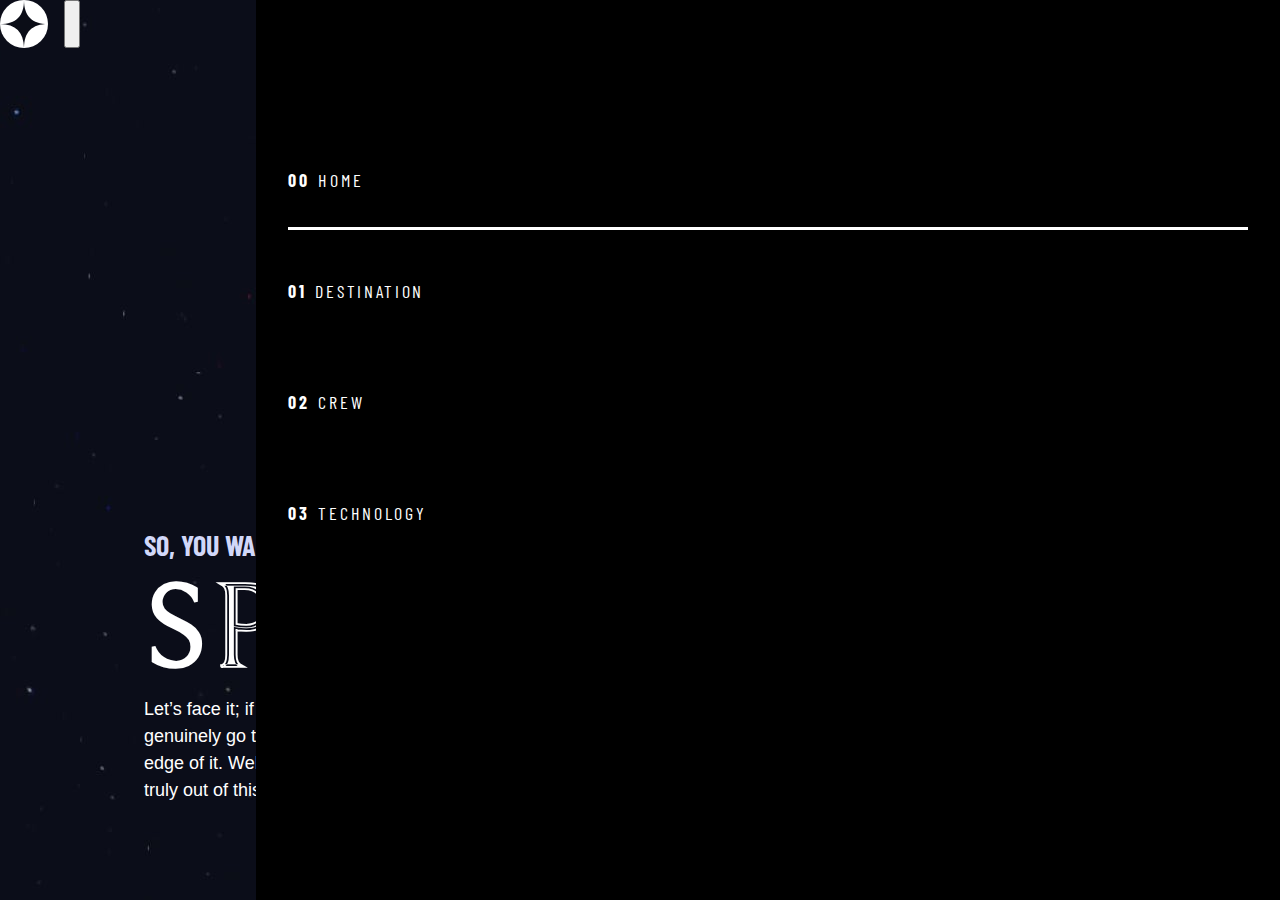
==== index.html @ a2ec77cf "button fixed" ====
<!DOCTYPE html>
<html lang="en">
  <head>
    <meta charset="UTF-8" />
    <meta name="viewport" content="width=device-width, initial-scale=1.0" />

    <link rel="icon" type="image/png" sizes="32x32" href="./assets/favicon-32x32.png" />
    <link rel="stylesheet" href="/css/style.css" />
    <title>Frontend Mentor | Space tourism website</title>
  </head>
  <body class="home">
    <header class="primary-header flex">
      <div>
        <img src="/assets/shared/logo.svg" alt="LOGO" class="logo" />
      </div>
      <button class="mobile-nav-toggle" aria-controls="primary-navigation"><span class="sr-only" aria-expanded="false">Menu</span></button>
      <nav>
        <ul id="primary-navigation"  class="primary-navigation underline-indicators flex">
          <li class="active">
            <a href="index.html" class="ff-serif-cond uppercase text-white letter-spacing-2"><span>00</span>Home</a>
          </li>
          <li>
            <a href="destination-europa.html" class="ff-serif-cond uppercase text-white letter-spacing-2"><span>01</span>Destination</a>
          </li>
          <li>
            <a href="crew-commander.html" class="ff-serif-cond uppercase text-white letter-spacing-2"><span>02</span>Crew</a>
          </li>
          <li>
            <a href="technology-spaceport.html" class="ff-serif-cond uppercase text-white letter-spacing-2"><span>03</span>Technology</a>
          </li>
        </ul>
      </nav>
    </header>
    <div class="grid-container home--grid-container">
      <div>
        <h1 class="text-middle ff-serif-cond fs-500 uppercase">So, you want to travel to <span class="d-block text-white fs-900 ff-serif letter-spacing-3"> Space</span></h1>
        <p>Let’s face it; if you want to go to space, you might as well genuinely go to outer space and not hover kind of on the edge of it. Well sit back, and relax because we’ll give you a truly out of this world experience!</p>
      </div>
      <div class="circle">
        <a href="#" class="large-button uppercase bg-white text-dark ff-serif"
          ><div class="pulser"></div>
          <div class="pulser1"></div>
          Explore</a
        >
      </div>
    </div>
  </body>
</html>
---- css/style.css ----
@import url("https://fonts.googleapis.com/css2?family=Barlow+Condensed&family=Bellefair&display=swap");
/*  ------------------------- */
/* ------BASE STYLING----- */
/*  ------------------------- */
@layer base {
  /* colors */
  :root {
    --deep-blue: 230 35% 7%;
    --light-blue: 231 77% 90%;
    --almost-white: 0 0% 100%;

    /* TYPOGRAPHY */
    /* FONT FAMILIES */
    --ff-serif: "Bellefair", serif;
    --ff-serif-normal: "Barlow", sans-serif;
    --ff-serif-cond: "Barlow Condensed", sans-serif;

    /* FONT SIZE */
    --fs-900: clamp(5rem, 8vw + 1rem, 9.375rem);
    --fs-800: 3.5rem;
    --fs-700: 1.5rem;
    --fs-600: 1rem;
    --fs-500: 1.75rem;
    --fs-400: 0.9375rem;
    --fs-300: 1rem;
    --fs-200: 0.875rem;
  }

  @media (min-width: 35rem) {
    :root {
      /* FONT SIZE  FOR TABLET SCREEN*/
      --fs-800: 5rem;
      --fs-700: 2.5rem;
      --fs-600: 1.5rem;
      --fs-400: 1rem;
    }
  }

  @media (min-width: 45rem) {
    :root {
      /* FONT SIZE  FOR LARGEST SCREEN*/
      --fs-800: 6.25rem;
      --fs-700: 3.5rem;
      --fs-600: 2rem;
      --fs-400: 1.125rem;
    }
  }
}

/*  ------------------------- */
/* -----RESETTING----- */
/*  ------------------------- */
@layer reset {
  /* https://piccalil.li/blog/a-modern-css-reset */

  *,
  *::before,
  *::after {
    box-sizing: border-box; /*box-sizing */
  }

  body,
  h1,
  h2,
  h3,
  h4,
  h5,
  p,
  figure,
  picture {
    margin: 0;
  }

  li,
  ol,
  ul {
    list-style: none;
    cursor: pointer;
  }

  a,
  button {
    text-decoration: none;
  }

  input,
  button,
  textarea,
  select {
    font: inherit;
  }

  html:focus-within {
    scroll-behavior: smooth;
  }

  body {
    font-family: var(--ff-serif-normal);
    font-size: var(--fs-400);
    line-height: 1.5;
    text-rendering: optimizeSpeed !important;
    min-height: 100vh;
    background-color: hsl(var(--deep-blue));
    color: hsl(var(--almost-white));
    display: grid;
    grid-template-rows: min-content 1fr;
  }
  img,
  picture {
    max-width: 100%;
    display: block;
  }

  @media (prefers-reduced-motion: reduce) {
    html:focus-within {
      scroll-behavior: auto !important;
    }
    *,
    *::before,
    *::after {
      animation-duration: 0.01ms !important;
      animation-iteration-count: 1 !important;
      transition-duration: 0.01ms !important;
      scroll-behavior: auto !important;
    }
  }
}

/*  ------------------------- */
/* -----utility classes----- */
/*  ------------------------- */
@layer utilities {
  /* typography */
  .ff-serif {
    font-family: var(--ff-serif);
  }
  .ff-serif-cond {
    font-family: var(--ff-serif-cond);
  }
  .ff-serif-normal {
    font-family: var(--ff-serif-normal);
  }
  .letter-spacing-3 {
    letter-spacing: 4.75px;
  }
  .letter-spacing-2 {
    letter-spacing: 2.7px;
  }
  .letter-spacing-1 {
    letter-spacing: 2.35px;
  }
  /* colors */
  .text-white {
    color: hsl(var(--almost-white));
  }
  .text-middle {
    color: hsl(var(--light-blue));
  }
  .text-dark {
    color: hsl(var(--deep-blue));
  }

  .bg-white {
    background-color: hsl(var(--almost-white));
  }
  .bg-middle {
    background-color: hsl(var(--light-blue));
  }
  .bg-dark {
    background-color: hsl(var(--deep-blue));
  }

  .uppercase {
    text-transform: uppercase;
  }

  .fs-900 {
    font-size: var(--fs-900);
  }
  .fs-800 {
    font-size: var(--fs-800);
  }
  .fs-700 {
    font-size: var(--fs-700);
  }
  .fs-600 {
    font-size: var(--fs-600);
  }
  .fs-500 {
    font-size: var(--fs-500);
  }
  .fs-400 {
    font-size: var(--fs-400);
  }
  .fs-300 {
    font-size: var(--fs-300);
  }
  .fs-200 {
    font-size: var(--fs-200);
  }

  .fs-900,
  .fs-800,
  .fs-700,
  .fs-600 {
    line-height: 1.1;
  }

  /* display-utility */

  .flex {
    display: flex;
    gap: var(--gap, 1rem);
  }
  .grid {
    display: grid;
    gap: var(--gap, 1rem);
  }

  .d-block {
    display: block;
  }

  .container {
    padding-inline: 2em;
    margin-inline: auto;
    max-width: 80rem;
  }

  .grid-container {
    /* border: 5px solid green; */
    display: grid;
    place-items: center;
    text-align: center;
    padding-inline: 1rem;
  }
  .grid-container > * {
    max-width: 50ch;
  }

  @media (min-width: 45em) {
    .grid-container {
      text-align: left;
      column-gap: var(--container-gap, 2rem);
      /* grid-template-columns: minmax(2rem, 1fr) repeat(2, minmax(0, 30rem)) minmax(2rem, 1fr); */
      grid-template-columns: minmax(2rem, 1fr) minmax(0, 30rem) minmax(0, 30rem) minmax(2rem, 1fr);
    }

    .home--grid-container {
      padding-bottom: 6rem;
      place-items: end;
    }

    .grid-container > *:first-child {
      grid-column: 2;
      /* outline: 2px solid yellow; */
    }
    .grid-container > *:last-child {
      grid-column: 3;
      /* outline: 2px solid red; */
    }
  }

  .sr-only {
    position: absolute;
    width: 1px;
    height: 1px;
    padding: 0;
    margin: -1px;
    overflow: hidden;
    clip: rect(0, 0, 0, 0);
    white-space: nowrap;
    border-width: 0;
  }

  .primary-navigation {
    position: fixed !important;
    background-color: black;
    left: 20%;
    inset: 0 0 0 20% !important;
    z-index: 5;
    /* --gap: 8rem; */
    --underline-gap: 2rem;
    padding: min(20rem, 15vh) 2rem;
    /* padding-inline: 3rem; */
    margin: 0;
    flex-direction: column;
  }

  .primary-navigation a > span {
    font-weight: 700;
    margin-right: 0.5em;
  }

  .underline-indicators > * {
    padding: var(--underline-gap, 1rem) 0;
    border-bottom: 0.2em solid hsl(var(--almost-white) / 0);
  }

  .underline-indicators > *:hover,
  .underline-indicators > *:focus {
    border-color: hsl(var(--almost-white) / 0.5);
  }

  .underline-indicators > .active,
  .underline-indicators > [aria-selected="true"] {
    color: hsl(var(--almost-white) / 1);
    border-color: hsl(var(--almost-white) / 1);
  }
}

@layer explore-button {
  .large-button {
    font-size: 2rem;
    position: relative;
    z-index: 1;
    display: inline-grid;
    place-items: center;
    padding: 0 2em;
    border-radius: 50%;
    aspect-ratio: 1;
  }
  .large-button::after {
    content: "";
    position: absolute;
    z-index: -1;
    width: 100%;
    height: 100%;
    background: hsl(var(--almost-white) / 0.1);
    border-radius: 50%;
    opacity: 0;
    transition: opacity 500ms linear, transform 750ms ease-in-out;
  }
  .pulser {
    width: 10px;
    height: 10px;
    background: hsl(var(--deep-blue));
    border-radius: 50%;
    position: absolute;
    top: 48.5%;
    left: 48%;
    /* transform: translateY(120px); */
    animation: orbit 5s linear infinite;
    z-index: 3;
  }
  .pulser1 {
    width: 10px;
    height: 10px;
    background: hsl(var(--deep-blue));
    border-radius: 50%;
    position: absolute;
    top: 48.5%;
    left: 48%;
    /* transform: translateY(120px); */
    animation: orbit1 5s linear infinite;
    z-index: 3;
  }


  @keyframes orbit {
    from {
      transform: rotate(0deg) translateX(130px);
    }
    to {
      transform: rotate(360deg) translateX(130px);
    }
  }

  @keyframes orbit1 {
    from {
      transform: rotate(0deg) translateX(130px);
    }
    to {
      transform: rotate(-360deg) translateX(130px);
    }
  }

  .large-button::before {
    content: "";
    position: absolute;
    z-index: -1;
    width: 100%;
    height: 100%;
    background: hsl(var(--almost-white) / 0.1);
    border-radius: 50%;
    opacity: 0;
    transition: opacity 500ms linear, transform 750ms ease-in-out;
    animation: pulse 1500ms cubic-bezier(0.9, 0.7, 0.5, 0.9) infinite;
  }
  @keyframes pulse {
    0% {
      opacity: 0;
    }
    50% {
      transform: scale(1.1);
      opacity: 1;
    }
  }

  .large-button:hover::after,
  .large-button:focus::after {
    opacity: 1;
    transform: scale(1.5);
    animation: none;
  }
}

@layer background {
  body {
    background-size: cover;
    background-position: bottom center;
    background-repeat: no-repeat;
  }

  .home {
    background-image: url(/assets/home/background-home-mobile.jpg);
  }

  @media (min-width: 35rem) {
    body {
      background-image: url(/assets/home/background-home-tablet.jpg);
      background-position: center center;
    }
  }

  @media (min-width: 45rem) {
    .home {
      background-image: url(/assets/home/background-home-desktop.jpg);
    }
  }
}
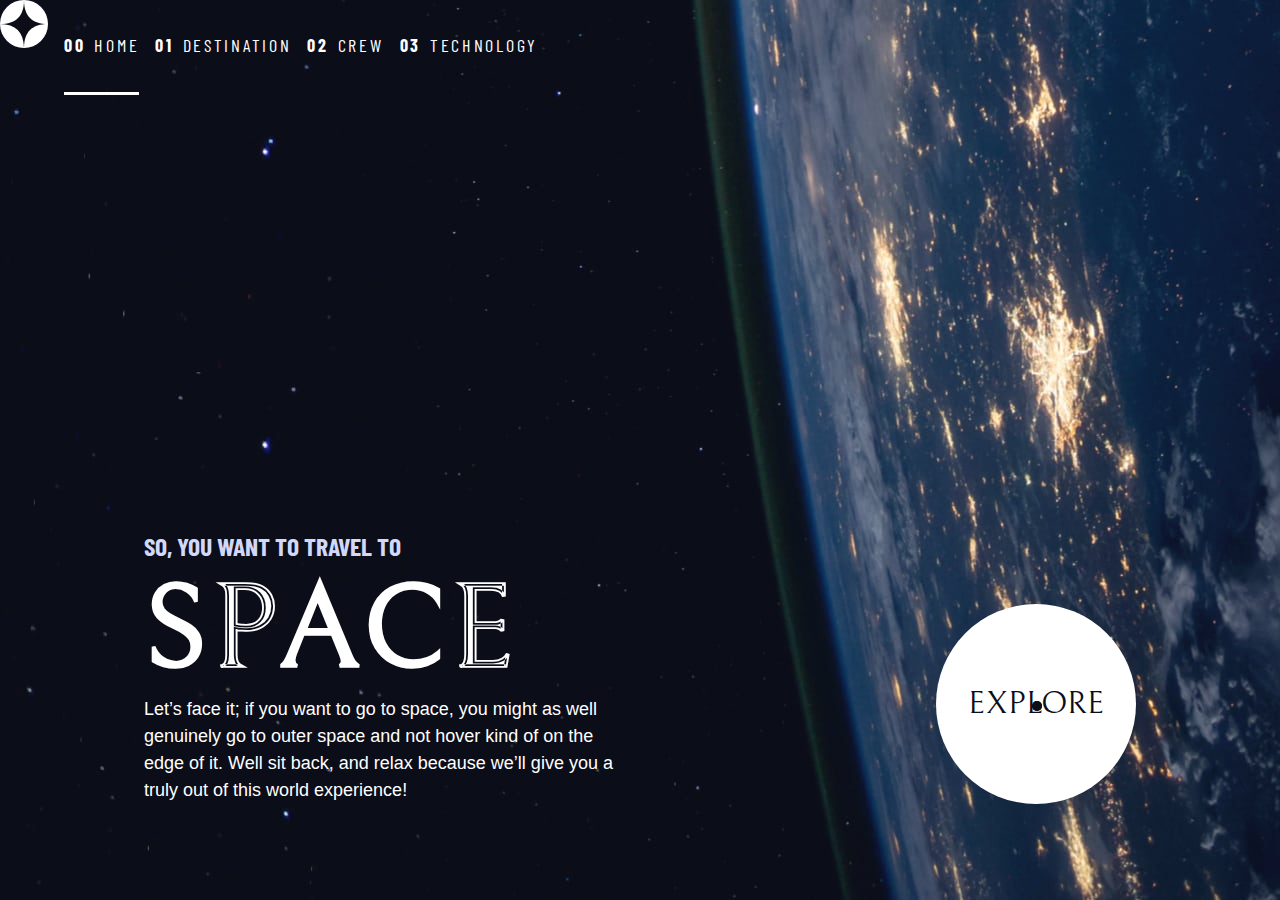
==== commit 6c654517: "mobile and tablet layout" ====
--- a/index.html
+++ b/index.html
@@ -15,7 +15,7 @@
       </div>
       <button class="mobile-nav-toggle" aria-controls="primary-navigation"><span class="sr-only" aria-expanded="false">Menu</span></button>
       <nav>
-        <ul id="primary-navigation"  class="primary-navigation underline-indicators flex">
+        <ul id="primary-navigation" class="primary-navigation underline-indicators flex">
           <li class="active">
             <a href="index.html" class="ff-serif-cond uppercase text-white letter-spacing-2"><span>00</span>Home</a>
           </li>
@@ -33,7 +33,7 @@
     </header>
     <div class="grid-container home--grid-container">
       <div>
-        <h1 class="text-middle ff-serif-cond fs-500 uppercase">So, you want to travel to <span class="d-block text-white fs-900 ff-serif letter-spacing-3"> Space</span></h1>
+        <h1 class="text-middle ff-serif-cond fs-500 uppercase"><span class="fs-450">So, you want to travel to</span> <span class="d-block text-white fs-900 ff-serif letter-spacing-3"> Space</span></h1>
         <p>Let’s face it; if you want to go to space, you might as well genuinely go to outer space and not hover kind of on the edge of it. Well sit back, and relax because we’ll give you a truly out of this world experience!</p>
       </div>
       <div class="circle">
@@ -45,4 +45,5 @@
       </div>
     </div>
   </body>
+  <script src="/js/index.js"></script>
 </html>
--- a/css/style.css
+++ b/css/style.css
@@ -21,6 +21,7 @@
     --fs-700: 1.5rem;
     --fs-600: 1rem;
     --fs-500: 1.75rem;
+    --fs-450: 1.6rem;
     --fs-400: 0.9375rem;
     --fs-300: 1rem;
     --fs-200: 0.875rem;
@@ -104,6 +105,7 @@
     color: hsl(var(--almost-white));
     display: grid;
     grid-template-rows: min-content 1fr;
+    overflow-y: hidden;
   }
   img,
   picture {
@@ -188,6 +190,9 @@
   }
   .fs-500 {
     font-size: var(--fs-500);
+  }
+  .fs-450 {
+    font-size: var(--fs-450);
   }
   .fs-400 {
     font-size: var(--fs-400);
@@ -272,40 +277,82 @@
     white-space: nowrap;
     border-width: 0;
   }
-
-  .primary-navigation {
-    position: fixed !important;
-    background-color: black;
-    left: 20%;
-    inset: 0 0 0 20% !important;
-    z-index: 5;
-    /* --gap: 8rem; */
-    --underline-gap: 2rem;
-    padding: min(20rem, 15vh) 2rem;
-    /* padding-inline: 3rem; */
-    margin: 0;
-    flex-direction: column;
-  }
-
-  .primary-navigation a > span {
-    font-weight: 700;
-    margin-right: 0.5em;
-  }
-
-  .underline-indicators > * {
-    padding: var(--underline-gap, 1rem) 0;
-    border-bottom: 0.2em solid hsl(var(--almost-white) / 0);
-  }
-
-  .underline-indicators > *:hover,
-  .underline-indicators > *:focus {
-    border-color: hsl(var(--almost-white) / 0.5);
-  }
-
-  .underline-indicators > .active,
-  .underline-indicators > [aria-selected="true"] {
-    color: hsl(var(--almost-white) / 1);
-    border-color: hsl(var(--almost-white) / 1);
+  @layer navigation {
+    .primary-navigation {
+      --underline-gap: 2rem;
+      padding: 0;
+      margin: 0;
+    }
+
+    .mobile-nav-toggle {
+      display: none;
+    }
+
+    @media (max-width: 35em) {
+      .primary-navigation {
+        position: fixed !important;
+        backdrop-filter: blur(2rem) !important;
+
+        /* background-color: black; */
+        left: 20%;
+        inset: 0 0 0 30% !important;
+        z-index: 5;
+        --underline-gap: 0rem;
+        padding: min(20rem, 15vh) 2rem;
+        margin: 0;
+        flex-direction: column;
+        transform: translate(100%);
+      }
+      .primary-navigation.underline-indicators > .active {
+        border: none;
+      }
+
+      /* .underline-indicators > * {
+        padding: 0 !important;
+        border-bottom: none !important;
+      } */
+
+      .mobile-nav-toggle {
+        display: block;
+        position: absolute;
+        z-index: 10;
+        right: 1rem;
+        top: 2rem;
+        background: transparent;
+        background-image: url(/assets/shared/icon-hamburger.svg);
+        background-repeat: no-repeat;
+        width: 1.5rem;
+        aspect-ratio: 1;
+        /* height: 1.5rem; */
+        border: 0;
+      }
+      @media (hover: hover) {
+        .underline-indicators > *:hover {
+          border-color: hsl(var(--clr-white) / 0.5);
+        }
+      }
+    }
+
+    .primary-navigation a > span {
+      font-weight: 700;
+      margin-right: 0.5em;
+    }
+
+    .underline-indicators > * {
+      padding: var(--underline-gap, 1rem) 0;
+      border-bottom: 0.2em solid hsl(var(--almost-white) / 0);
+    }
+
+    .underline-indicators > *:hover,
+    .underline-indicators > *:focus {
+      border-color: hsl(var(--almost-white) / 0.5);
+    }
+
+    .underline-indicators > .active,
+    .underline-indicators > [aria-selected="true"] {
+      color: hsl(var(--almost-white) / 1);
+      border-color: hsl(var(--almost-white) / 1);
+    }
   }
 }
 
@@ -316,7 +363,7 @@
     z-index: 1;
     display: inline-grid;
     place-items: center;
-    padding: 0 2em;
+    padding: 0 1em;
     border-radius: 50%;
     aspect-ratio: 1;
   }
@@ -356,22 +403,21 @@
     z-index: 3;
   }
 
-
   @keyframes orbit {
     from {
-      transform: rotate(0deg) translateX(130px);
+      transform: rotate(0deg) translateX(99px);
     }
     to {
-      transform: rotate(360deg) translateX(130px);
+      transform: rotate(360deg) translateX(100px);
     }
   }
 
   @keyframes orbit1 {
     from {
-      transform: rotate(0deg) translateX(130px);
+      transform: rotate(0deg) translateX(100px);
     }
     to {
-      transform: rotate(-360deg) translateX(130px);
+      transform: rotate(-360deg) translateX(100px);
     }
   }
 
@@ -429,6 +475,3 @@
     }
   }
 }
-
-
-
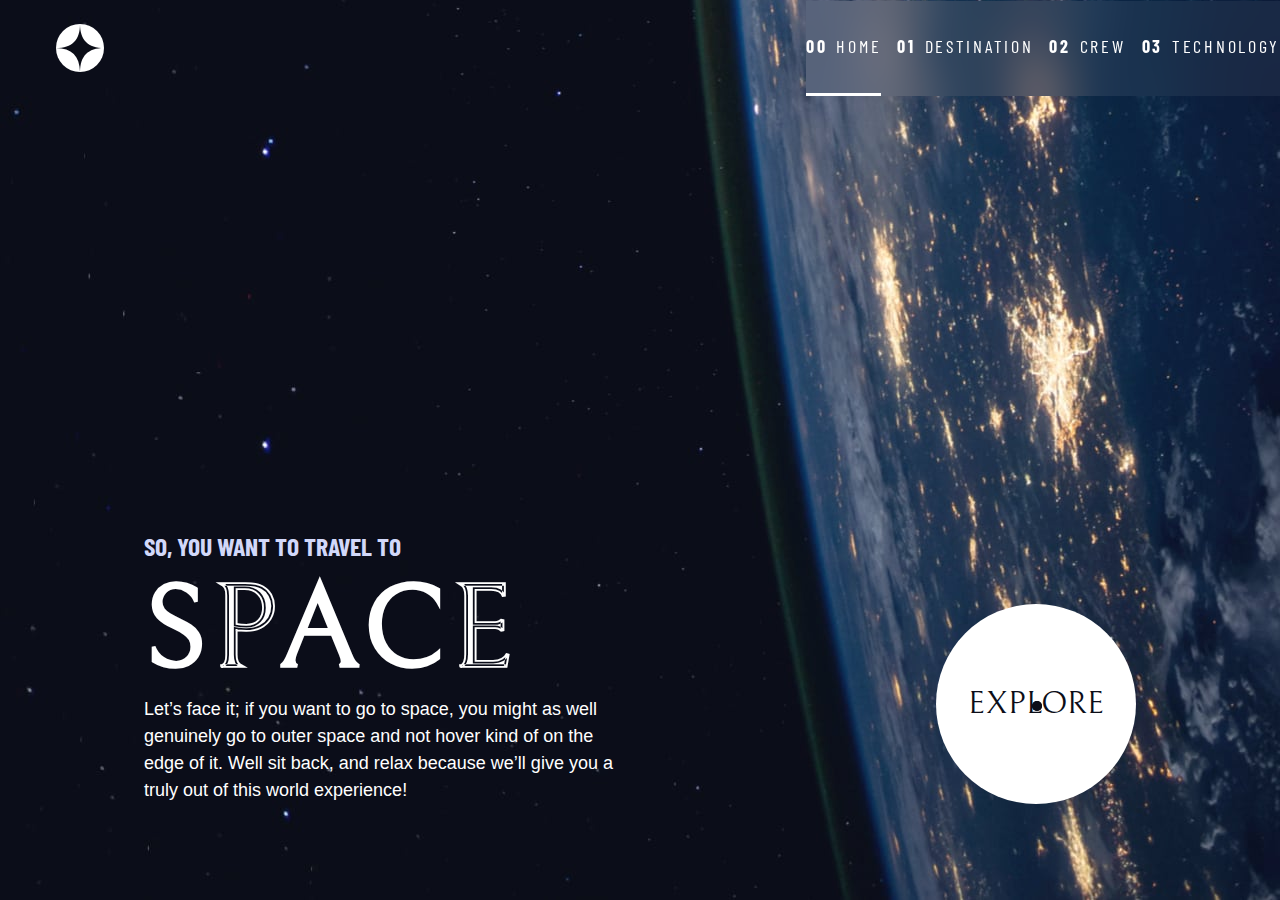
==== commit 5efe5fb8: "fixed sidebar" ====
--- a/index.html
+++ b/index.html
@@ -15,7 +15,7 @@
       </div>
       <button class="mobile-nav-toggle" aria-controls="primary-navigation"><span class="sr-only" aria-expanded="false">Menu</span></button>
       <nav>
-        <ul id="primary-navigation" class="primary-navigation underline-indicators flex">
+        <ul id="primary-navigation" data-visible="false" class="primary-navigation underline-indicators flex">
           <li class="active">
             <a href="index.html" class="ff-serif-cond uppercase text-white letter-spacing-2"><span>00</span>Home</a>
           </li>
--- a/css/style.css
+++ b/css/style.css
@@ -278,9 +278,25 @@
     border-width: 0;
   }
   @layer navigation {
+   .logo{
+    /* margin: 1rem; */
+    margin : 1.5rem clamp(1.5rem, 5vw, 3.5rem) ;
+
+   }
+
+   .primary-header{
+    justify-content: space-between;
+    align-items: center;
+   }
+
     .primary-navigation {
       --underline-gap: 2rem;
       padding: 0;
+      backdrop-filter: blur(1.5rem) ;
+      background: hsl( var(--almost-white) / 0.05);
+
+      /* background-color: white; */
+
       margin: 0;
     }
 
@@ -291,26 +307,25 @@
     @media (max-width: 35em) {
       .primary-navigation {
         position: fixed !important;
-        backdrop-filter: blur(2rem) !important;
-
-        /* background-color: black; */
-        left: 20%;
-        inset: 0 0 0 30% !important;
+        /* backdrop-filter: blur(2rem) !important; */
+        inset: 0 0 0 28% !important;
         z-index: 5;
         --underline-gap: 0rem;
         padding: min(20rem, 15vh) 2rem;
         margin: 0;
         flex-direction: column;
         transform: translate(100%);
-      }
+        transition: ease-in-out .5s;
+      }
+
+      .primary-navigation[data-visible="true"] {
+        transform: translate(0);
+      }
+
       .primary-navigation.underline-indicators > .active {
         border: none;
       }
 
-      /* .underline-indicators > * {
-        padding: 0 !important;
-        border-bottom: none !important;
-      } */
 
       .mobile-nav-toggle {
         display: block;
@@ -321,14 +336,26 @@
         background: transparent;
         background-image: url(/assets/shared/icon-hamburger.svg);
         background-repeat: no-repeat;
+        background-position: center;
         width: 1.5rem;
         aspect-ratio: 1;
         /* height: 1.5rem; */
         border: 0;
-      }
+        transition: ease-in-out .5s;
+      }
+
+      .mobile-nav-toggle[aria-expanded = true] {
+        background-image: url(/assets/shared/icon-close.svg);
+      }
+
+      .mobile-nav-toggle:focus-visible{
+        /* outline: 3px solid red; */
+        /* outline-offset: 5px; */
+      }
+
       @media (hover: hover) {
         .underline-indicators > *:hover {
-          border-color: hsl(var(--clr-white) / 0.5);
+          border-color: hsl(var(--almost-white) / 0.5);
         }
       }
     }
@@ -336,6 +363,12 @@
     .primary-navigation a > span {
       font-weight: 700;
       margin-right: 0.5em;
+    }
+
+    @media (min-width: 35em) and (max-width:45em) {
+      .primary-navigation a > span {
+        display: none;
+      }
     }
 
     .underline-indicators > * {
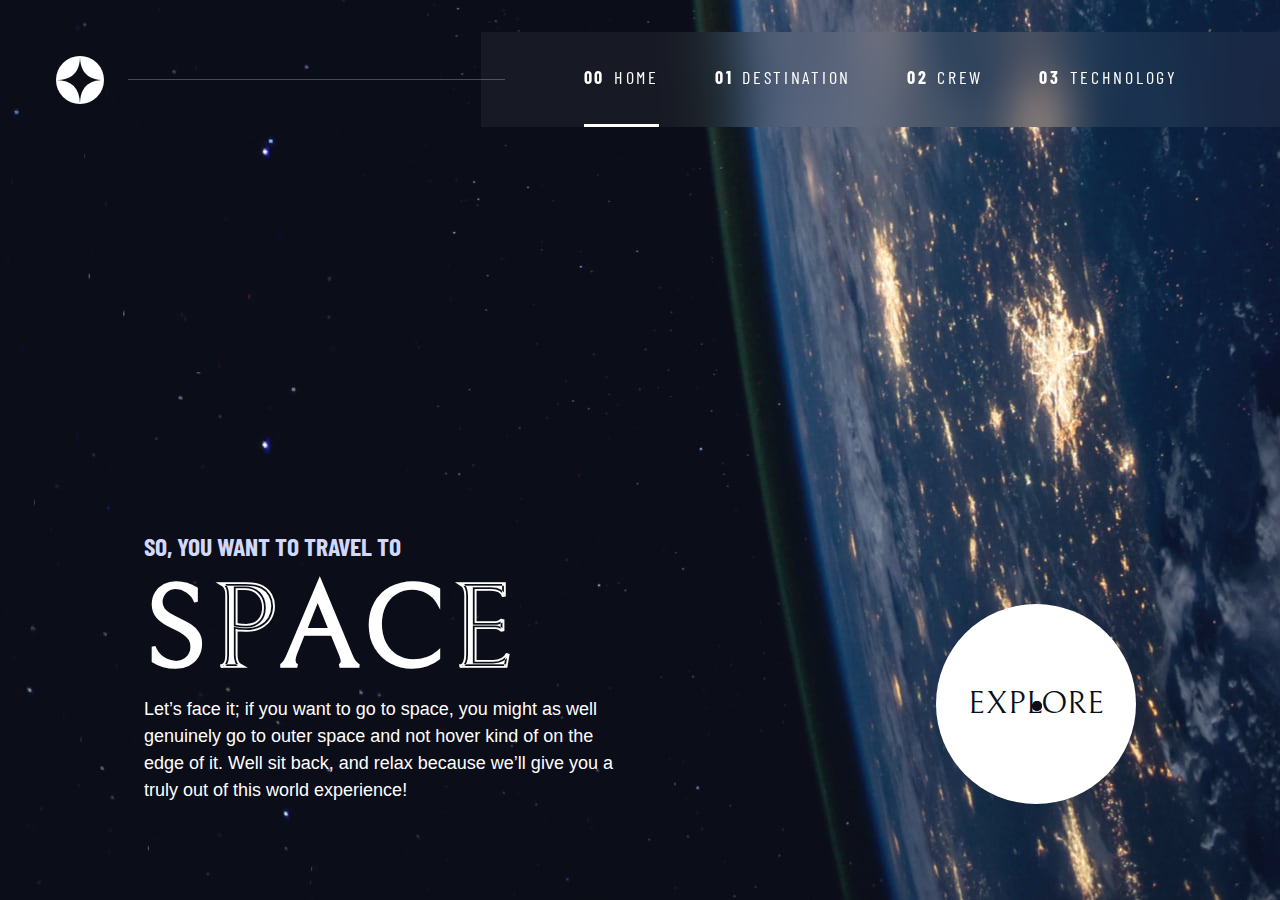
==== commit 0b6e0213: "homepage done" ====
--- a/index.html
+++ b/index.html
@@ -9,12 +9,14 @@
     <title>Frontend Mentor | Space tourism website</title>
   </head>
   <body class="home">
+    <a href="#main" class="skip-to-content ">Skip to content</a>
     <header class="primary-header flex">
-      <div>
+      <div class="logoDiv">
         <img src="/assets/shared/logo.svg" alt="LOGO" class="logo" />
       </div>
       <button class="mobile-nav-toggle" aria-controls="primary-navigation"><span class="sr-only" aria-expanded="false">Menu</span></button>
       <nav>
+        <!-- <hr> -->
         <ul id="primary-navigation" data-visible="false" class="primary-navigation underline-indicators flex">
           <li class="active">
             <a href="index.html" class="ff-serif-cond uppercase text-white letter-spacing-2"><span>00</span>Home</a>
@@ -31,7 +33,7 @@
         </ul>
       </nav>
     </header>
-    <div class="grid-container home--grid-container">
+    <main id="main" class="grid-container home--grid-container">
       <div>
         <h1 class="text-middle ff-serif-cond fs-500 uppercase"><span class="fs-450">So, you want to travel to</span> <span class="d-block text-white fs-900 ff-serif letter-spacing-3"> Space</span></h1>
         <p>Let’s face it; if you want to go to space, you might as well genuinely go to outer space and not hover kind of on the edge of it. Well sit back, and relax because we’ll give you a truly out of this world experience!</p>
@@ -43,7 +45,7 @@
           Explore</a
         >
       </div>
-    </div>
+    </main>
   </body>
   <script src="/js/index.js"></script>
 </html>
--- a/css/style.css
+++ b/css/style.css
@@ -277,32 +277,47 @@
     white-space: nowrap;
     border-width: 0;
   }
+
+  .skip-to-content {
+    position: absolute;
+    z-index: 9999;
+    background: hsl( var(--almost-white) );
+    color: hsl( var(--deep-blue) );
+    padding: .5em 1em;
+    margin-inline: auto;
+    transform: translateY(-100%);
+    transition: transform 250ms ease-in;
+}
+
+.skip-to-content:focus {
+    transform: translateY(0);
+}
   @layer navigation {
-   .logo{
-    /* margin: 1rem; */
-    margin : 1.5rem clamp(1.5rem, 5vw, 3.5rem) ;
-
-   }
-
-   .primary-header{
-    justify-content: space-between;
-    align-items: center;
-   }
+    .logo {
+      /* margin: 1rem; */
+      margin: 1.5rem clamp(1.5rem, 5vw, 3.5rem);
+    }
+
+    .primary-header {
+      justify-content: space-between;
+      align-items: center;
+    }
 
     .primary-navigation {
+      --gap: clamp(1.5rem, 5vw, 3.5rem);
       --underline-gap: 2rem;
+      backdrop-filter: blur(1.5rem);
+      background: hsl(var(--almost-white) / 0.05);
+      margin: 0;
       padding: 0;
-      backdrop-filter: blur(1.5rem) ;
-      background: hsl( var(--almost-white) / 0.05);
-
-      /* background-color: white; */
-
-      margin: 0;
     }
 
     .mobile-nav-toggle {
       display: none;
     }
+    /* .primary-navigation.underline-indicators > .active {
+      border: 0;
+    } */
 
     @media (max-width: 35em) {
       .primary-navigation {
@@ -315,7 +330,7 @@
         margin: 0;
         flex-direction: column;
         transform: translate(100%);
-        transition: ease-in-out .5s;
+        transition: ease-in-out 0.5s;
       }
 
       .primary-navigation[data-visible="true"] {
@@ -323,9 +338,8 @@
       }
 
       .primary-navigation.underline-indicators > .active {
-        border: none;
-      }
-
+        border: 0;
+      }
 
       .mobile-nav-toggle {
         display: block;
@@ -341,14 +355,14 @@
         aspect-ratio: 1;
         /* height: 1.5rem; */
         border: 0;
-        transition: ease-in-out .5s;
-      }
-
-      .mobile-nav-toggle[aria-expanded = true] {
+        transition: ease-in-out 0.5s;
+      }
+
+      .mobile-nav-toggle[aria-expanded="true"] {
         background-image: url(/assets/shared/icon-close.svg);
       }
 
-      .mobile-nav-toggle:focus-visible{
+      .mobile-nav-toggle:focus-visible {
         /* outline: 3px solid red; */
         /* outline-offset: 5px; */
       }
@@ -365,9 +379,38 @@
       margin-right: 0.5em;
     }
 
-    @media (min-width: 35em) and (max-width:45em) {
+    @media (min-width: 35em) {
+      .primary-navigation {
+        padding-inline: clamp(3rem, 8vw, 7rem);
+      }
+    }
+
+    @media (min-width: 35em) and (max-width: 44em) {
       .primary-navigation a > span {
         display: none;
+      }
+    }
+
+    @media (min-width: 45em) {
+      .primary-header::before {
+        content: "";
+        display: block;
+        position: relative;
+        background: hsl(var(--almost-white) / 0.25);
+        width: 100%;
+        height: 1px;
+        order: -1;
+        /* left: 2.5rem; */
+        margin-right: -2.5rem;
+        z-index: 3;
+      }
+
+      .logoDiv {
+        order: -2;
+      }
+
+      .primary-navigation {
+        margin-block: 2rem;
       }
     }
 
